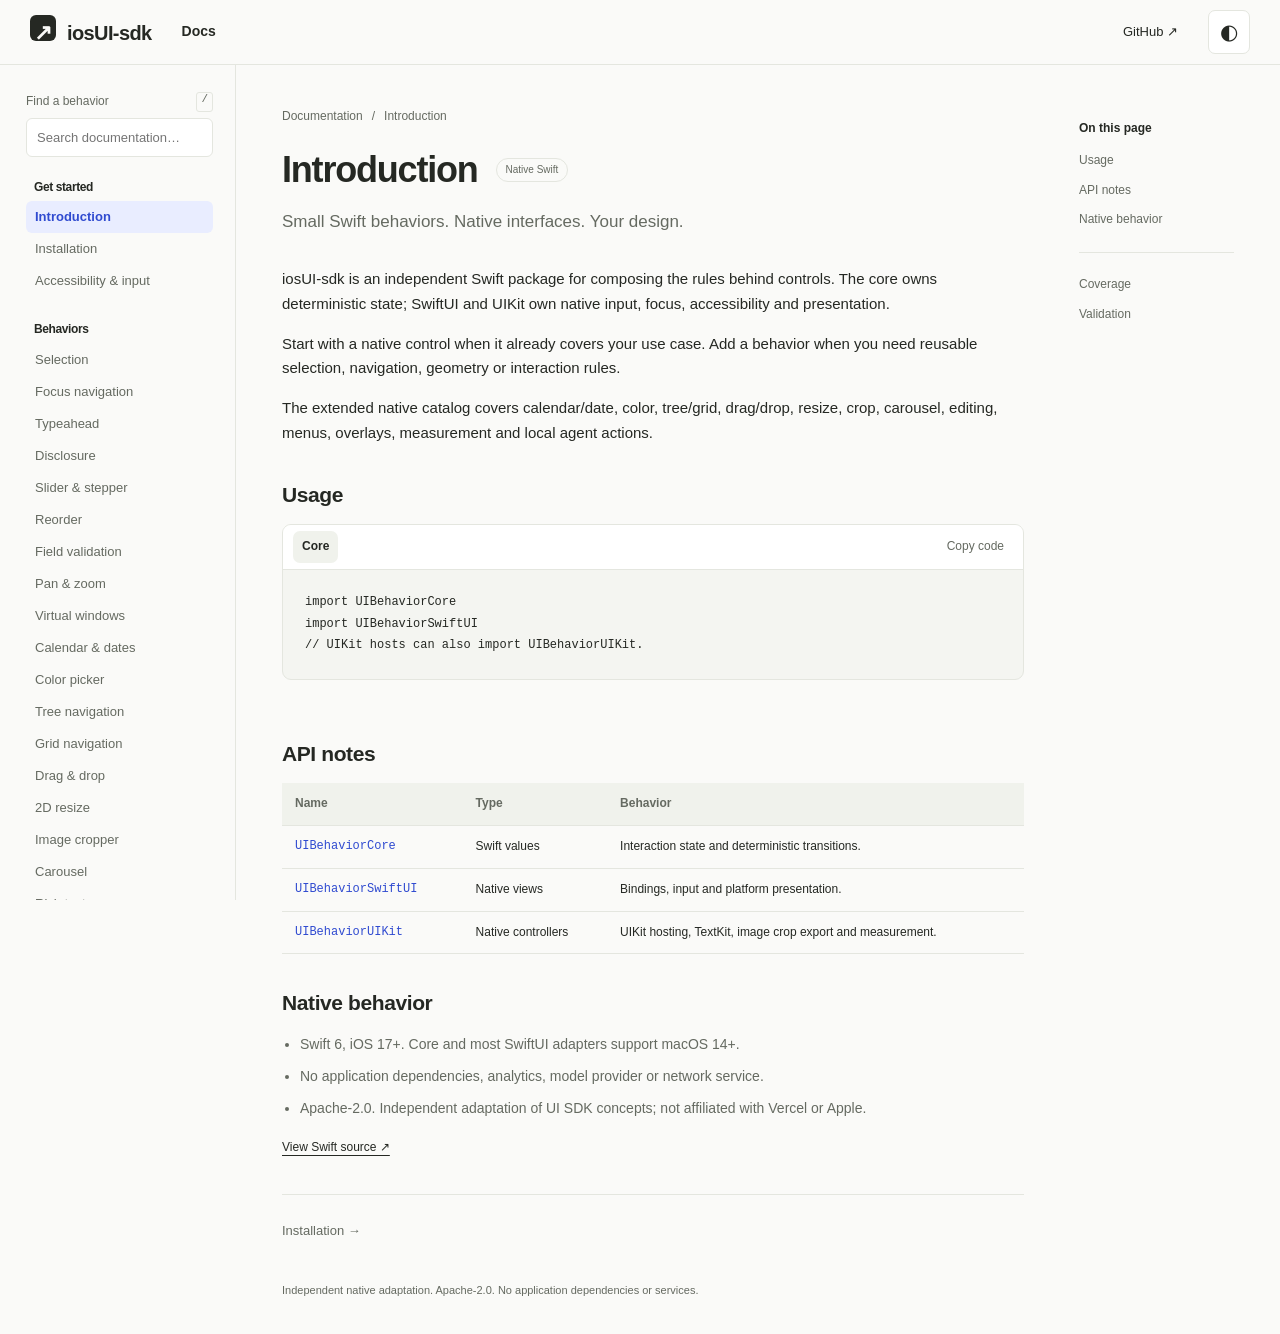
==== site/docs/index.html @ 4e4e0f15 "Add searchable behavior docs with live previews and SwiftUI UIKit examples" ====
<!doctype html>
<html lang="en">
  <head>
    <meta charset="utf-8" />
    <meta name="viewport" content="width=device-width, initial-scale=1" />
    <meta
      name="description"
      content="iosUI-sdk documentation: native behavior models, SwiftUI and UIKit examples, interactive previews and agent integration."
    />
    <meta name="theme-color" content="#fafaf8" />
    <title>Documentation — iosUI-sdk</title>
    <link rel="stylesheet" href="docs.css" />
    <script type="module" src="docs.js"></script>
  </head>
  <body>
    <a class="skip" href="#article">Skip to documentation</a>
    <header class="docs-header">
      <a class="brand" href="../"
        ><span aria-hidden="true">↗</span> iosUI-sdk</a
      >
      <a class="header-current" href="#introduction">Docs</a>
      <div class="header-spacer"></div>
      <a class="github-link" href="https://github.com/killa-kyle/iosUI-sdk"
        >GitHub ↗</a
      >
      <button
        id="theme"
        type="button"
        aria-label="Use dark theme"
        aria-pressed="false"
      >
        ◐
      </button>
      <button
        id="navigation-toggle"
        type="button"
        aria-controls="sidebar"
        aria-expanded="false"
      >
        Browse
      </button>
    </header>
    <aside id="sidebar" class="sidebar" aria-label="Documentation navigation">
      <label class="search-label" for="search"
        >Find a behavior <kbd>/</kbd></label
      >
      <input
        id="search"
        type="search"
        placeholder="Search documentation…"
        autocomplete="off"
      />
      <nav id="navigation" aria-label="Documentation"></nav>
      <p id="search-empty" hidden>No matching pages.</p>
      <a
        class="sidebar-bottom"
        href="https://github.com/killa-kyle/iosUI-sdk/tree/main/Examples"
        >Open native catalog ↗</a
      >
    </aside>
    <div class="docs-layout">
      <main id="article" tabindex="-1">
        <p class="breadcrumb">
          Documentation <span aria-hidden="true">/</span>
          <span id="breadcrumb">Introduction</span>
        </p>
        <div class="page-heading">
          <h1 id="title">Native behaviors. Your interface.</h1>
          <span id="badge" class="badge">SwiftUI + UIKit</span>
        </div>
        <p id="description" class="description">
          Compose native interaction rules from small, testable Swift state
          models.
        </p>
        <div id="guide-content"></div>
        <section id="preview-section" aria-labelledby="preview-heading">
          <div class="section-top">
            <h2 id="preview-heading">Preview</h2>
            <button id="reset-preview" type="button">Reset ↺</button>
          </div>
          <div id="preview" class="preview"></div>
          <p class="preview-note">
            Interactive browser illustration. The Swift package uses native
            controls; these previews do not execute Swift or establish on-device
            acceptance.
          </p>
        </section>
        <section id="usage" aria-labelledby="usage-heading">
          <h2 id="usage-heading">Usage</h2>
          <p class="usage-note">
            Place the state and view calls inside your SwiftUI View. UIKit
            snippets run in a view controller.
          </p>
          <div class="code-card">
            <div class="code-toolbar">
              <div
                id="code-tabs"
                role="tablist"
                aria-label="Code platform"
              ></div>
              <button id="copy-code" type="button">Copy code</button>
            </div>
            <pre
              id="code-panel"
              role="tabpanel"
              tabindex="0"
            ><code id="code"></code></pre>
          </div>
          <p id="copy-status" role="status" class="copy-status"></p>
        </section>
        <section id="api" aria-labelledby="api-heading">
          <h2 id="api-heading">API notes</h2>
          <div class="table-scroll">
            <table>
              <thead>
                <tr>
                  <th>Name</th>
                  <th>Type</th>
                  <th>Behavior</th>
                </tr>
              </thead>
              <tbody id="api-body"></tbody>
            </table>
          </div>
        </section>
        <section id="platform" aria-labelledby="platform-heading">
          <h2 id="platform-heading">Native behavior</h2>
          <ul id="notes"></ul>
          <a
            id="source-link"
            class="source-link"
            href="https://github.com/killa-kyle/iosUI-sdk"
            >View Swift source ↗</a
          >
        </section>
        <nav class="page-pagination" aria-label="Adjacent documentation pages">
          <a id="previous" href="#">← Previous</a
          ><a id="next" href="#">Next →</a>
        </nav>
        <footer>
          Independent native adaptation. Apache-2.0. No application dependencies
          or services.
        </footer>
      </main>
      <aside class="toc" aria-label="On this page">
        <p>On this page</p>
        <a href="#usage" data-anchor="usage">Usage</a
        ><a href="#api" data-anchor="api">API notes</a
        ><a href="#platform" data-anchor="platform">Native behavior</a>
        <hr />
        <a href="#coverage">Coverage</a><a href="#validation">Validation</a>
      </aside>
    </div>
    <noscript
      ><p>
        JavaScript powers the interactive docs.
        <a href="https://github.com/killa-kyle/iosUI-sdk#readme"
          >Read the package README and native examples on GitHub.</a
        >
      </p></noscript
    >
  </body>
</html>
---- site/docs/docs.css ----
:root {
  color-scheme: light;
  --paper: #fafaf8;
  --surface: #fff;
  --ink: #252823;
  --muted: #656a61;
  --line: #e4e6df;
  --soft: #f0f2ec;
  --accent: #304bd0;
  --selection: #e9edff;
  --code: #f4f5f1;
  font:
    15px/1.65 -apple-system,
    BlinkMacSystemFont,
    "Segoe UI",
    sans-serif;
  color: var(--ink);
  background: var(--paper);
}
:root[data-theme="dark"] {
  color-scheme: dark;
  --paper: #151713;
  --surface: #1b1e18;
  --ink: #e9ece4;
  --muted: #a5ac9d;
  --line: #34392e;
  --soft: #23291e;
  --accent: #b3beff;
  --selection: #2a3152;
  --code: #1c2118;
}
* {
  box-sizing: border-box;
}
body {
  margin: 0;
}
button,
input {
  font: inherit;
}
a {
  color: inherit;
  text-decoration: none;
}
button {
  cursor: pointer;
  color: inherit;
  border: 1px solid var(--line);
  border-radius: 7px;
  background: var(--surface);
  padding: 7px 12px;
  min-height: 40px;
}
button:hover {
  background: var(--soft);
}
button:disabled {
  cursor: not-allowed;
  opacity: 0.45;
}
a:focus-visible,
button:focus-visible,
input:focus-visible,
summary:focus-visible,
[tabindex]:focus-visible {
  outline: 2px solid var(--accent);
  outline-offset: 4px;
}
button,
input,
a {
  touch-action: manipulation;
}
[hidden] {
  display: none !important;
}
.skip {
  position: fixed;
  top: -80px;
  left: 15px;
  z-index: 100;
  padding: 10px;
  background: var(--surface);
}
.skip:focus {
  top: 8px;
}
.docs-header {
  height: 65px;
  padding: 0 30px;
  display: flex;
  align-items: center;
  gap: 30px;
  position: sticky;
  top: 0;
  background: var(--paper);
  border-bottom: 1px solid var(--line);
  z-index: 30;
}
.brand {
  font-weight: 750;
  letter-spacing: -0.6px;
  font-size: 20px;
  white-space: nowrap;
}
.brand span {
  display: inline-grid;
  place-items: center;
  background: var(--ink);
  color: var(--paper);
  width: 26px;
  height: 26px;
  border-radius: 6px;
  font-size: 22px;
  margin-right: 6px;
}
.header-current {
  font-weight: 600;
  font-size: 14px;
}
.header-spacer {
  flex: 1;
}
.github-link {
  font-size: 13px;
}
.docs-header button {
  padding: 4px 11px;
}
.docs-header #theme {
  font-size: 21px;
  min-width: 40px;
}
#navigation-toggle {
  display: none;
}
.sidebar {
  position: fixed;
  top: 65px;
  bottom: 0;
  left: 0;
  width: 236px;
  padding: 27px 22px 20px 26px;
  overflow-y: auto;
  border-right: 1px solid var(--line);
  background: var(--paper);
  z-index: 20;
}
.search-label {
  font-size: 12px;
  color: var(--muted);
  display: flex;
  justify-content: space-between;
  margin-bottom: 6px;
}
kbd {
  font:
    11px ui-monospace,
    monospace;
  border: 1px solid var(--line);
  border-radius: 3px;
  padding: 0 4px;
}
.sidebar input {
  width: 100%;
  background: var(--surface);
  color: var(--ink);
  border: 1px solid var(--line);
  border-radius: 6px;
  padding: 8px 10px;
  font-size: 13px;
  margin-bottom: 22px;
}
.nav-group {
  margin-bottom: 24px;
}
.nav-group h2 {
  font-size: 12px;
  font-weight: 650;
  margin: 0 0 6px 8px;
}
.nav-group a {
  display: block;
  border-radius: 6px;
  padding: 5px 9px;
  font-size: 13px;
  color: var(--muted);
  min-height: 32px;
}
.nav-group a:hover {
  background: var(--soft);
  color: var(--ink);
}
.nav-group a[aria-current="page"] {
  background: var(--selection);
  color: var(--accent);
  font-weight: 600;
}
.sidebar-bottom {
  font-size: 12px;
  color: var(--muted);
  display: block;
  border-top: 1px solid var(--line);
  padding-top: 15px;
}
.docs-layout {
  margin-left: 236px;
  display: grid;
  grid-template-columns: minmax(0, 800px) 155px;
  gap: 55px;
  padding: 42px 46px 0;
  max-width: 1340px;
}
main {
  min-width: 0;
}
.breadcrumb {
  font-size: 12px;
  color: var(--muted);
  margin: 0 0 22px;
  display: flex;
  gap: 9px;
}
.page-heading {
  display: flex;
  align-items: center;
  gap: 18px;
  flex-wrap: wrap;
}
h1 {
  font-size: 36px;
  line-height: 1.18;
  letter-spacing: -1.2px;
  margin: 0;
  font-weight: 700;
}
.badge {
  font-size: 10px;
  color: var(--muted);
  border: 1px solid var(--line);
  border-radius: 20px;
  padding: 3px 9px;
  white-space: nowrap;
}
.description {
  font-size: 17px;
  line-height: 1.7;
  color: var(--muted);
  max-width: 680px;
  margin: 17px 0 30px;
}
h2 {
  font-size: 21px;
  letter-spacing: -0.4px;
  line-height: 1.35;
  margin: 0 0 15px;
  font-weight: 650;
}
h3 {
  font-size: 15px;
  margin: 15px 0 8px;
}
section {
  margin: 35px 0;
  scroll-margin-top: 88px;
}
.section-top {
  display: flex;
  align-items: center;
  justify-content: space-between;
  margin-bottom: 12px;
}
.section-top h2 {
  margin: 0;
}
.section-top button {
  border: 0;
  background: transparent;
  font-size: 12px;
  color: var(--muted);
}
.preview {
  border: 1px solid var(--line);
  border-radius: 10px;
  min-height: 270px;
  padding: 34px;
  display: flex;
  flex-direction: column;
  align-items: center;
  justify-content: center;
  gap: 18px;
  background: var(--surface);
  position: relative;
  overflow: clip;
}
.preview-note,
.usage-note {
  font-size: 12px;
  color: var(--muted);
  margin: 10px 0;
  line-height: 1.6;
}
.code-card {
  border: 1px solid var(--line);
  border-radius: 9px;
  overflow: hidden;
  background: var(--code);
}
.code-toolbar {
  display: flex;
  align-items: center;
  justify-content: space-between;
  gap: 10px;
  border-bottom: 1px solid var(--line);
  padding: 6px 10px;
  background: var(--surface);
}
.code-toolbar button {
  font-size: 12px;
  min-height: 32px;
  padding: 4px 9px;
  border: 0;
  background: transparent;
}
.code-toolbar button[aria-selected="true"] {
  background: var(--soft);
  font-weight: 600;
}
.code-toolbar #copy-code {
  color: var(--muted);
  white-space: nowrap;
}
pre {
  margin: 0;
  padding: 22px;
  overflow: auto;
  font:
    12px/1.8 ui-monospace,
    SFMono-Regular,
    Menlo,
    monospace;
  tab-size: 2;
}
code {
  font-family: ui-monospace, SFMono-Regular, Menlo, monospace;
  font-size: 0.85em;
  background: var(--soft);
  padding: 2px 4px;
  border-radius: 4px;
}
pre code {
  font-size: inherit;
  background: none;
  padding: 0;
  border-radius: 0;
}
.copy-status {
  font-size: 12px;
  color: var(--muted);
  min-height: 20px;
  margin: 5px 0 0;
}
.table-scroll {
  overflow: auto;
}
table {
  border-collapse: collapse;
  width: 100%;
  font-size: 12px;
  text-align: left;
}
th {
  font-weight: 600;
  color: var(--muted);
  background: var(--soft);
}
th,
td {
  padding: 11px 13px;
  border-bottom: 1px solid var(--line);
  vertical-align: top;
}
td:first-child {
  font-family: ui-monospace, monospace;
  color: var(--accent);
}
#notes {
  padding-left: 18px;
  color: var(--muted);
  font-size: 14px;
}
#notes li {
  margin-bottom: 9px;
}
.source-link {
  font-size: 12px;
  text-decoration: underline;
  text-underline-offset: 4px;
}
.toc {
  position: sticky;
  top: 105px;
  align-self: start;
  font-size: 12px;
}
.toc p {
  font-weight: 600;
}
.toc a {
  display: block;
  color: var(--muted);
  margin: 10px 0;
}
.toc a:hover {
  color: var(--ink);
}
hr {
  border: 0;
  border-top: 1px solid var(--line);
  margin: 22px 0;
}
.page-pagination {
  display: flex;
  justify-content: space-between;
  gap: 15px;
  border-top: 1px solid var(--line);
  padding: 25px 0;
  font-size: 13px;
}
.page-pagination a {
  max-width: 48%;
  color: var(--muted);
}
footer {
  font-size: 11px;
  color: var(--muted);
  padding: 15px 0 35px;
}
.guide-block {
  padding: 18px 22px;
  border: 1px solid var(--line);
  border-radius: 9px;
  margin: 18px 0;
}
.guide-block p {
  margin: 5px 0;
}
.guide-links {
  display: flex;
  gap: 12px;
  flex-wrap: wrap;
}
.guide-links a {
  color: var(--accent);
  text-decoration: underline;
}
.preview output {
  font:
    12px/1.6 ui-monospace,
    monospace;
  color: var(--muted);
  max-width: 100%;
  overflow-wrap: anywhere;
}
.preview .demo-row {
  display: flex;
  gap: 10px;
  align-items: center;
  flex-wrap: wrap;
  justify-content: center;
  width: 100%;
}
.preview button[aria-pressed="true"],
.preview button[aria-selected="true"] {
  background: var(--selection);
  color: var(--accent);
  border-color: var(--accent);
}
.preview
  input:not([type="checkbox"]):not([type="radio"]):not([type="range"]):not(
    [type="color"]
  ),
.preview textarea {
  font: inherit;
  background: var(--surface);
  color: var(--ink);
  padding: 9px 12px;
  border: 1px solid var(--line);
  border-radius: 6px;
  max-width: 100%;
}
.preview input[type="range"] {
  accent-color: var(--accent);
  width: 200px;
  max-width: 100%;
}
.preview details {
  width: min(100%, 330px);
}
.preview summary {
  cursor: pointer;
  padding: 12px;
  border: 1px solid var(--line);
  border-radius: 7px;
  min-height: 44px;
}
.preview .date-grid,
.preview .cell-grid {
  display: grid;
  gap: 5px;
  width: min(100%, 340px);
}
.date-grid {
  grid-template-columns: repeat(7, minmax(0, 1fr));
}
.cell-grid {
  grid-template-columns: repeat(4, minmax(0, 1fr));
}
.date-grid button {
  padding: 5px;
  min-width: 0;
  height: 38px;
  font-size: 12px;
}
.date-week {
  font-size: 10px;
  text-align: center;
  color: var(--muted);
}
.preview .tree-demo {
  width: 260px;
}
.tree-children {
  padding-left: 25px;
}
.tree-demo button {
  display: block;
  width: 100%;
  text-align: left;
  border: 0;
  background: transparent;
}
.swatch {
  height: 95px;
  width: 150px;
  border-radius: 10px;
  border: 1px solid var(--line);
}
.drop-zone {
  padding: 22px;
  border: 1px dashed var(--muted);
  border-radius: 8px;
  width: 100%;
  text-align: center;
}
.drag-card {
  padding: 12px 20px;
  background: var(--selection);
  border: 1px solid var(--accent);
  border-radius: 7px;
  cursor: grab;
}
.resize-stage {
  width: 100%;
  max-width: 360px;
  height: 230px;
  position: relative;
  border: 1px dashed var(--line);
  overflow: hidden;
  background: var(--code);
}
.resize-box {
  position: absolute;
  border: 2px solid var(--accent);
  background: var(--selection);
  min-width: 30px;
  min-height: 30px;
  display: grid;
  place-items: center;
  font-size: 12px;
  color: var(--accent);
}
.resize-handle {
  position: absolute;
  width: 18px;
  height: 18px;
  min-height: 18px;
  padding: 0;
  background: var(--accent);
  border: 2px solid var(--surface);
  border-radius: 50%;
  touch-action: none;
  transform: translate(-50%, -50%);
}
.crop-stage {
  background: linear-gradient(
    140deg,
    #b6d8ce 0 32%,
    #e9b6ce 32% 64%,
    #f1c995 64%
  );
}
.crop-stage .resize-box {
  background: transparent;
  box-shadow: 0 0 0 400px #0005;
}
.slide-preview {
  width: min(100%, 330px);
  height: 130px;
  display: grid;
  place-items: center;
  border-radius: 9px;
  font-size: 25px;
  letter-spacing: -0.5px;
  background: var(--selection);
  color: var(--accent);
}
.preview .rich-editor {
  width: 100%;
  padding: 18px;
  border: 1px solid var(--line);
  border-radius: 8px;
  min-height: 100px;
}
.menu-panel {
  display: grid;
  min-width: 200px;
  background: var(--surface);
  border: 1px solid var(--line);
  padding: 5px;
  box-shadow: 0 8px 30px #0001;
  border-radius: 8px;
}
.menu-panel button {
  text-align: left;
  border: 0;
}
.preview dialog {
  background: var(--surface);
  color: var(--ink);
  border: 1px solid var(--line);
  border-radius: 12px;
  padding: 25px;
  max-width: min(90vw, 400px);
}
dialog::backdrop {
  background: #0006;
}
.measure-box {
  padding: 18px;
  background: var(--selection);
  border-radius: 8px;
  max-width: 100%;
  text-align: center;
}
.preview .agent-json {
  max-height: 190px;
  max-width: 100%;
  padding: 12px;
  font-size: 11px;
  width: 100%;
  background: var(--code);
  border-radius: 6px;
}
.preview .field-error {
  color: light-dark(#a92020, #ffb5b5);
  font-size: 12px;
}
.preview [role="status"] {
  min-height: 20px;
}
.page-heading .badge[data-status="extended"] {
  background: var(--soft);
}
@media (min-width: 1550px) {
  .docs-layout {
    margin-right: auto;
  }
}
@media (max-width: 1100px) {
  .docs-layout {
    grid-template-columns: minmax(0, 1fr);
    gap: 0;
    padding: 35px 35px 0;
  }
  .toc {
    display: none;
  }
}
@media (max-width: 760px) {
  .docs-header {
    padding: 0 17px;
    gap: 17px;
  }
  .brand {
    font-size: 18px;
  }
  .github-link {
    display: none;
  }
  #navigation-toggle {
    display: block;
  }
  .sidebar {
    display: none;
    width: min(85vw, 300px);
    box-shadow: 20px 0 45px #0002;
  }
  .sidebar[data-open="true"] {
    display: block;
  }
  .docs-layout {
    margin-left: 0;
    padding: 27px 20px 0;
  }
  .description {
    font-size: 16px;
  }
  h1 {
    font-size: 31px;
  }
  .preview {
    padding: 22px 16px;
    min-height: 245px;
  }
  pre {
    padding: 16px;
    font-size: 11px;
  }
  .badge {
    font-size: 9px;
  }
  .page-heading {
    gap: 12px;
  }
  table {
    font-size: 11px;
  }
  th,
  td {
    padding: 9px;
  }
  .docs-header #theme {
    margin-left: auto;
  }
  .header-spacer {
    display: none;
  }
  .preview-note {
    font-size: 11px;
  }
}
@media (prefers-reduced-motion: reduce) {
  *,
  *::before,
  *::after {
    scroll-behavior: auto !important;
    animation: none !important;
    transition: none !important;
  }
}
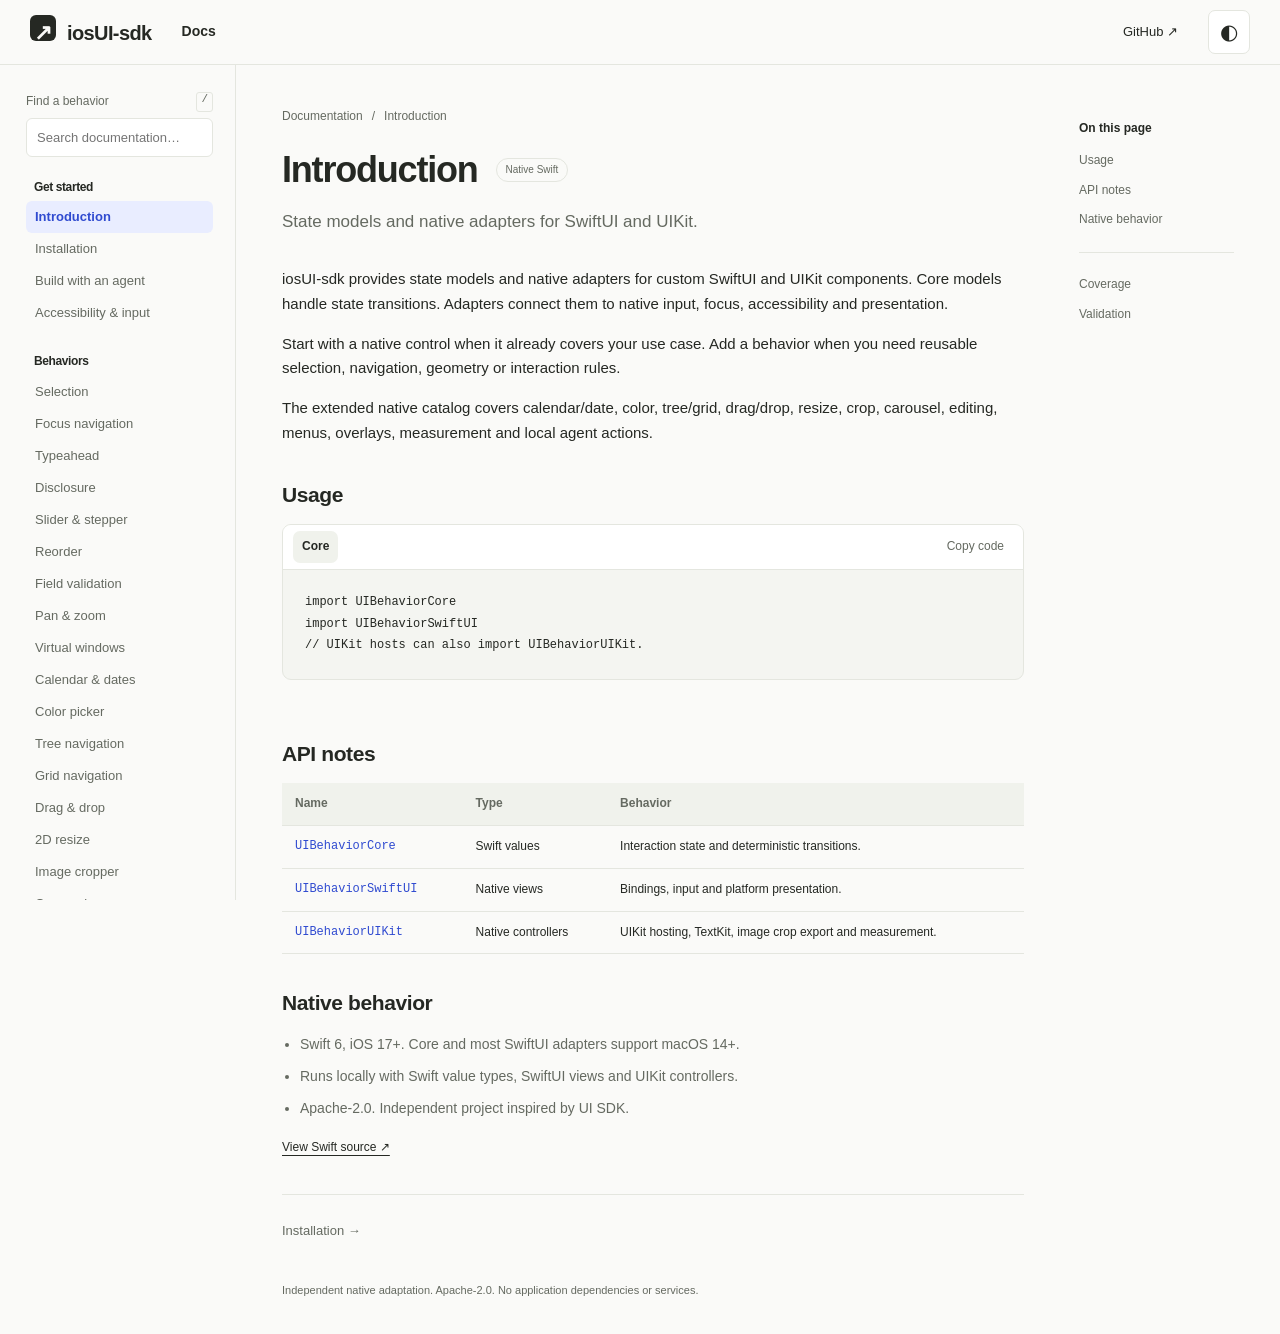
==== commit fec47ed5: "Use plain language across the landing page and docs" ====
--- a/site/docs/index.html
+++ b/site/docs/index.html
@@ -81,8 +81,7 @@
           <div id="preview" class="preview"></div>
           <p class="preview-note">
             Interactive browser illustration. The Swift package uses native
-            controls; these previews do not execute Swift or establish on-device
-            acceptance.
+            controls. Run the native catalog to test iOS interactions.
           </p>
         </section>
         <section id="usage" aria-labelledby="usage-heading">
--- a/site/docs/docs.css
+++ b/site/docs/docs.css
@@ -560,6 +560,22 @@
   border: 1px solid var(--accent);
   border-radius: 7px;
   cursor: grab;
+  touch-action: none;
+  user-select: none;
+  position: relative;
+}
+.drag-card.is-dragging {
+  cursor: grabbing;
+  z-index: 2;
+  box-shadow: 0 8px 24px #25282326;
+}
+.drop-zone[data-targeted="true"] {
+  background: var(--selection);
+  border-color: var(--accent);
+}
+.drop-zone .drag-card {
+  width: fit-content;
+  margin: 12px auto 0;
 }
 .resize-stage {
   width: 100%;
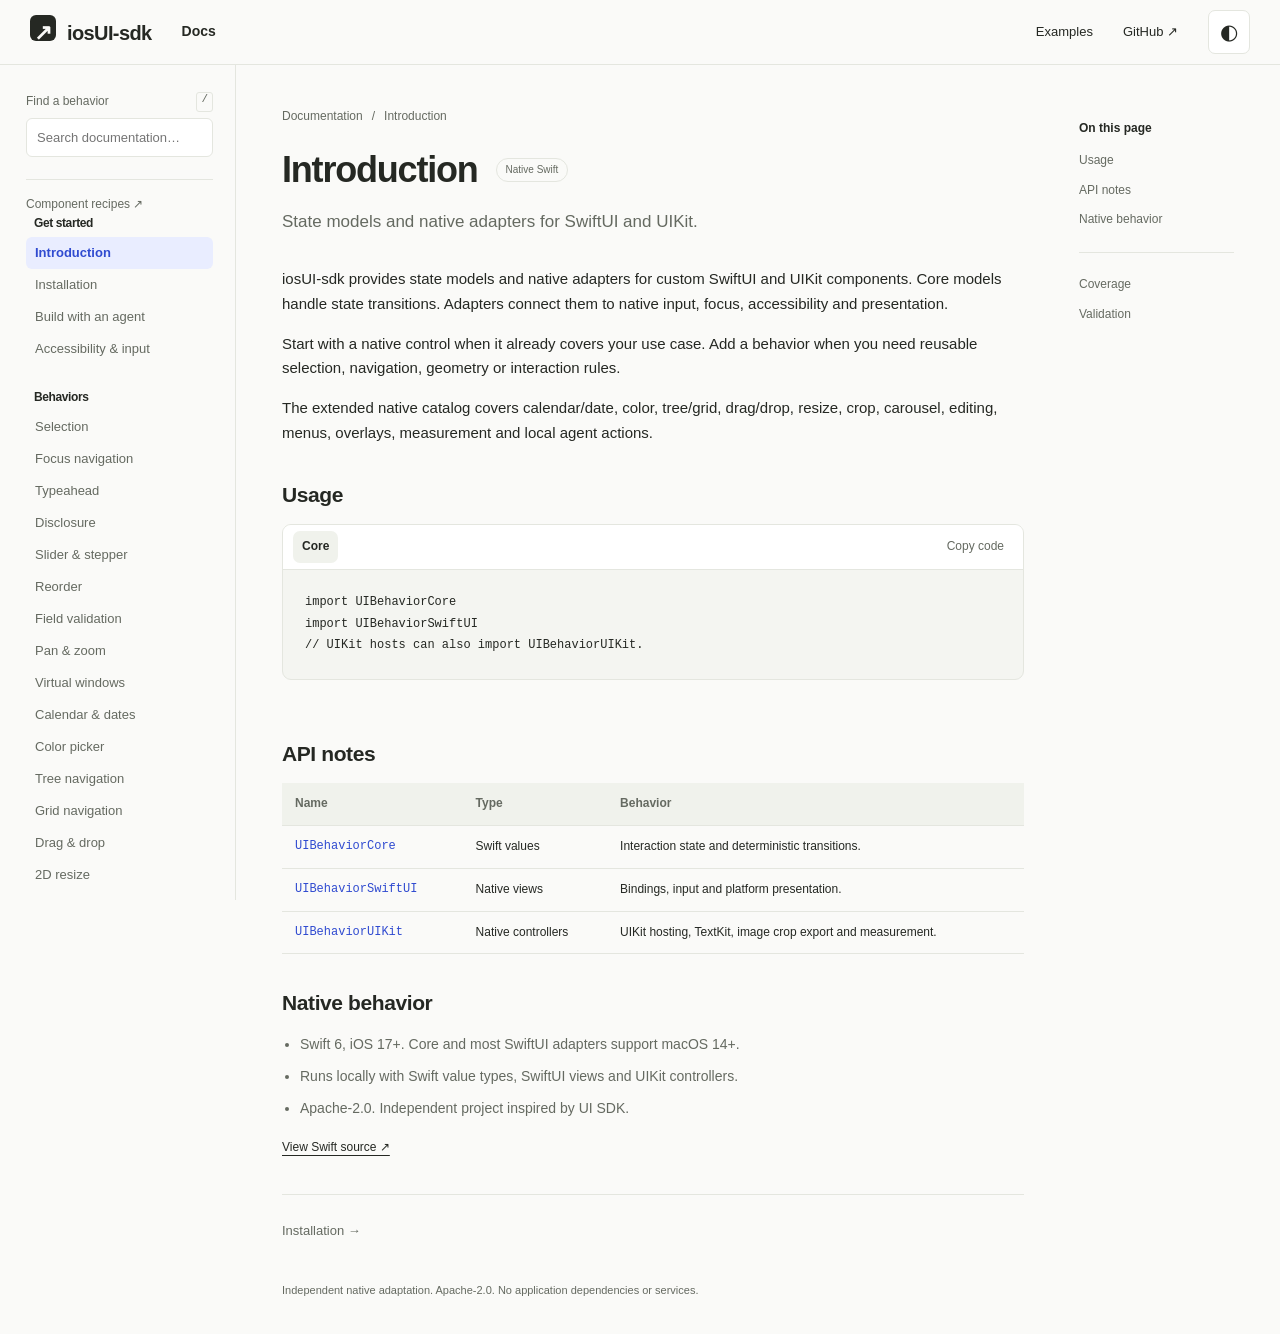
==== commit 246b2b08: "Publish verified native component captures beside their SwiftUI source" ====
--- a/site/docs/index.html
+++ b/site/docs/index.html
@@ -20,6 +20,7 @@
       >
       <a class="header-current" href="#introduction">Docs</a>
       <div class="header-spacer"></div>
+      <a class="github-link" href="../examples/">Examples</a>
       <a class="github-link" href="https://github.com/killa-kyle/iosUI-sdk"
         >GitHub ↗</a
       >
@@ -50,6 +51,7 @@
         placeholder="Search documentation…"
         autocomplete="off"
       />
+      <a class="sidebar-bottom" href="../examples/">Component recipes ↗</a>
       <nav id="navigation" aria-label="Documentation"></nav>
       <p id="search-empty" hidden>No matching pages.</p>
       <a
--- a/site/docs/docs.css
+++ b/site/docs/docs.css
@@ -288,7 +288,7 @@
   display: flex;
   flex-direction: column;
   align-items: center;
-  justify-content: center;
+  justify-content: flex-start;
   gap: 18px;
   background: var(--surface);
   position: relative;
@@ -547,7 +547,13 @@
   border-radius: 10px;
   border: 1px solid var(--line);
 }
+.drag-source {
+  display: grid;
+  place-items: center;
+  min-height: 3.4rem;
+}
 .drop-zone {
+  min-height: 9.5rem;
   padding: 22px;
   border: 1px dashed var(--muted);
   border-radius: 8px;
